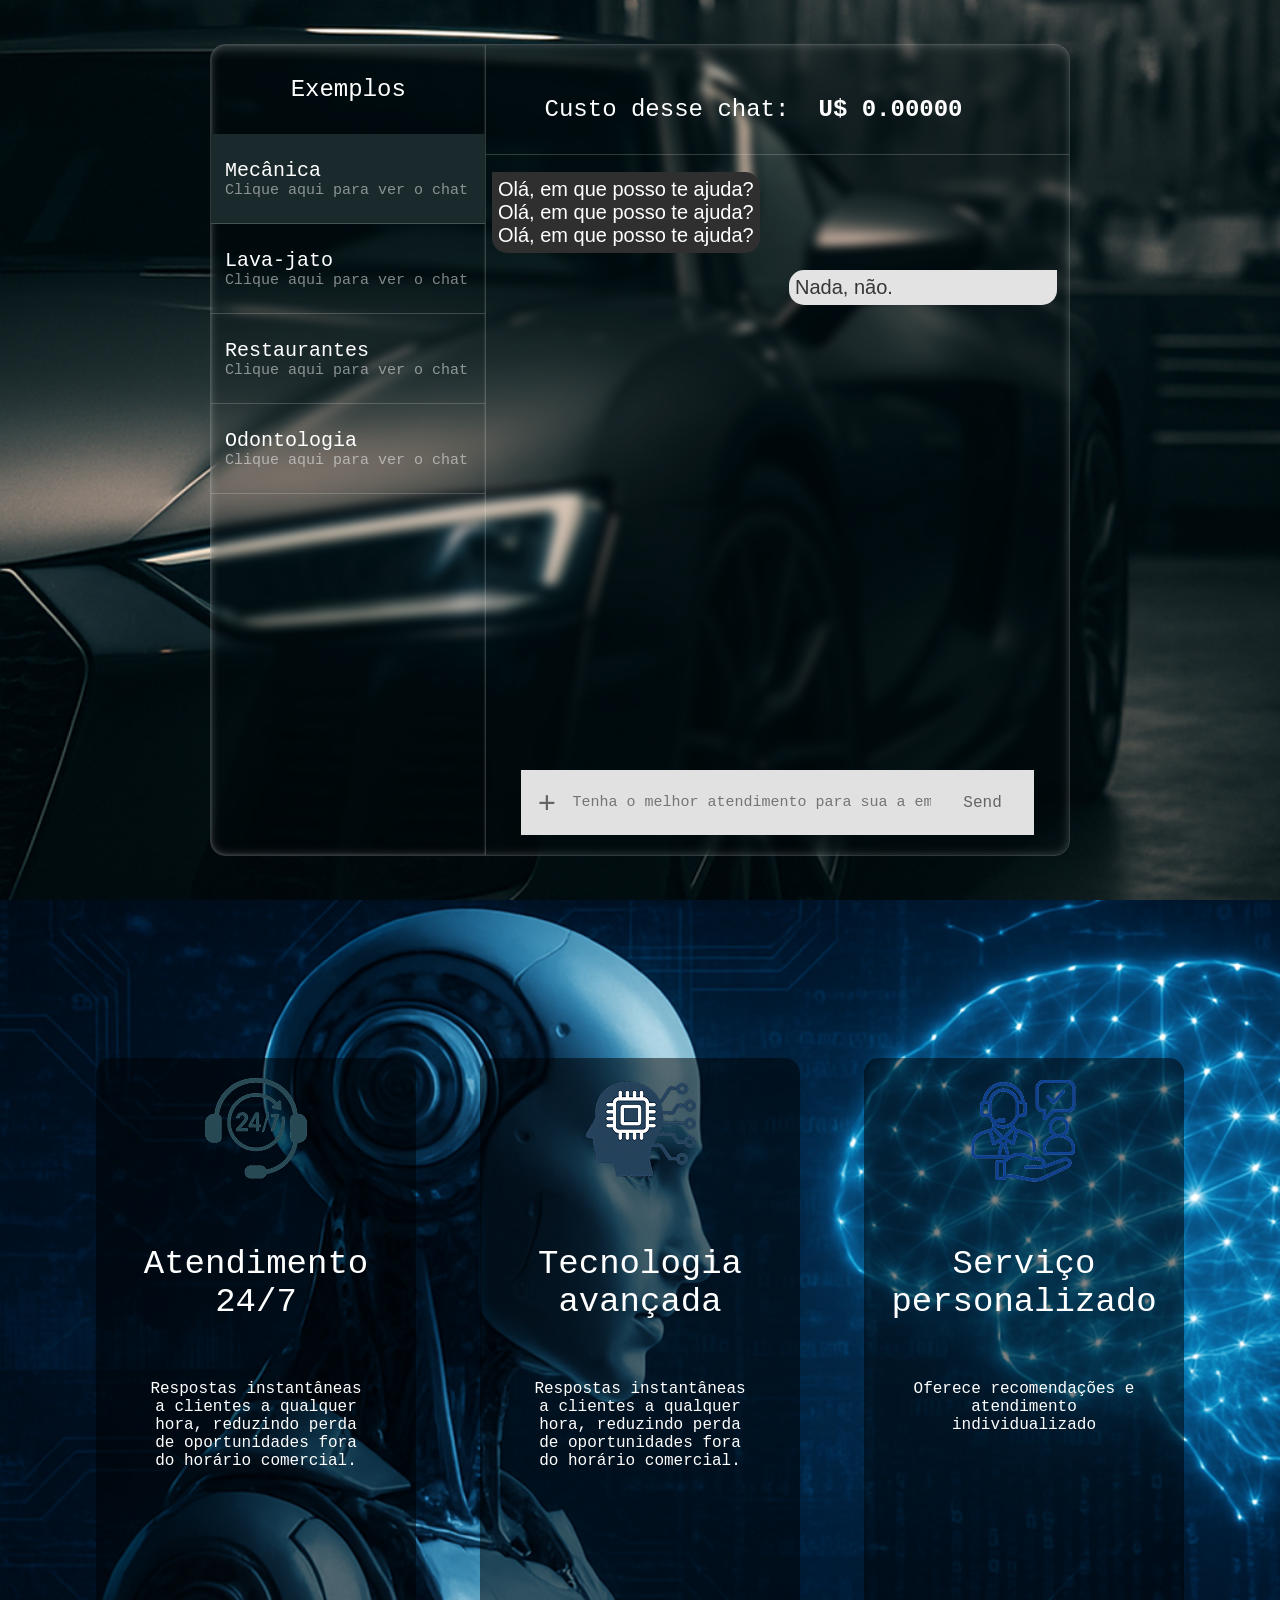
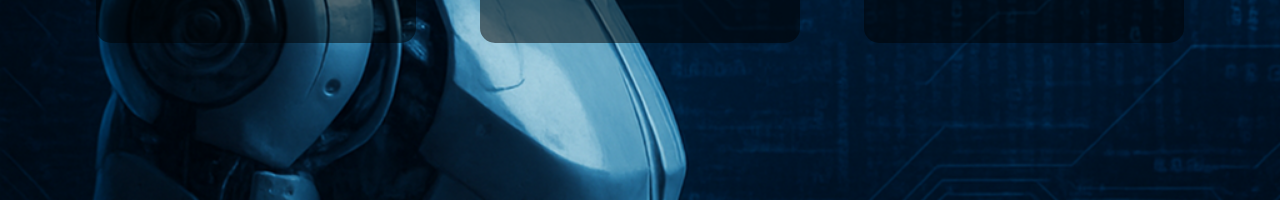
==== atendimento/chatv2.html @ 5430ae59 "1" ====
<!DOCTYPE html>
<html lang="en">
<head>
    <meta charset="UTF-8">
    <meta name="viewport" content="width=device-width, initial-scale=1.0">
    <link rel="stylesheet" href="chatv2.css">
    <title>Document</title>
</head>
<body>
    
    <section id="chat_section">
        <div class="chat">

            <div class="chat__menu">
                <span id="chat__menu_title">Exemplos</span>
                <div id='mecanica' class="chat__menu__exemplos" onclick='Mecanico()'>
                    <span>Mecânica</span>
                    <span id='clique_aqui'>Clique aqui para ver o chat</span>
                </div>
                <div id='lavajato' class="chat__menu__exemplos" onclick='LavaJato()'>
                    <span>Lava-jato</span>
                    <span id='clique_aqui'>Clique aqui para ver o chat</span>
                </div>
                <div id='restaurante' class="chat__menu__exemplos" onclick='Restaurante()'>
                    <span>Restaurantes</span>
                    <span id='clique_aqui'>Clique aqui para ver o chat</span>
                </div>
                <div id='odontologia' class="chat__menu__exemplos" onclick='Odontologia()'>
                    <span>Odontologia</span>
                    <span id='clique_aqui'>Clique aqui para ver o chat</span>
                </div>
            </div>

            <div class="chat__mensages">
                <div class="chat__mensages__cost">
                    <span>Custo desse chat:</span><strong>U$ 0.00000</strong> 
                </div>
                <div class="chat__mensages__mensages">
                    <div class="mensage_bot mensage">
                        <span>Olá, em que posso te ajuda?Olá, em que posso te ajuda?Olá, em que posso te ajuda?</span>
                    </div>
                    <div class="mensage_user mensage">
                        <span>Nada, não.</span>
                    </div>
                </div>
                <div class="chat__mensages__bar">
                    <div class="chat__mensages__bar__plus">
                        +
                    </div>
                    <div class="chat__mensages__bar__input">
                        <input type="" placeholder="Tenha o melhor atendimento para sua a empresa.">
                    </div>
                    <div class="chat__mensages__bar__send">
                        Send
                    </div>
                </div>
            </div>
        </div>
    </section>
    <section id="vantagens_section">
        <div class="segmento_vantagens">
            <img src="atendimento.png" alt="">
            <span class="segmento_vantagens__title">Atendimento 24/7</span>
            <span>Respostas instantâneas a clientes a qualquer hora, reduzindo perda de oportunidades fora do horário comercial.</span>
        </div>
        <div class="segmento_vantagens">
            <img src="rede_neural.png" alt="">
            <span class="segmento_vantagens__title">Tecnologia avançada</span>
            <span>Respostas instantâneas a clientes a qualquer hora, reduzindo perda de oportunidades fora do horário comercial.</span>
        </div>
        <div class="segmento_vantagens">
            <img src="atendimento_personalizado.png" alt="">
            <span class="segmento_vantagens__title">Serviço personalizado</span>
            <span>Oferece recomendações e atendimento individualizado</span>
        </div>
    </section>
    <script src="chat.js"></script>
</body>
</html>
---- atendimento/chatv2.css ----
*{
    padding: 0;
    margin: 0;
}
body{
    width: 100vw;
    height: 100vh;
}
#chat_section{
    width: 100%;
    height: 100%;
    display: flex;
    justify-content: center;
    align-items: center;
    background-image: url(mecanica.png);
    background-repeat: no-repeat;
    background-size: cover;
    transition: background-image 0.5s ease-in-out;
}
.chat{
    display: flex;
    justify-content: center;
    align-items: center;
    height: 90%;
    width: 67%;
    backdrop-filter: blur(5px);
    border-radius: 15px;
    border: 1px solid rgba(255, 255, 255, 0.19);
    box-shadow: inset 0 0 10px rgba(255, 255, 255, 0.25);
}
.chat__menu{
    height: 100%;
    width: 32%;
    background-color: rgba(0, 0, 0, 0.09);
    border-right: 1px solid rgba(255, 255, 255, 0.19);
    box-shadow: inset 0 0 2px rgba(255, 255, 255, 0.25);
    border-top-left-radius: 15px;
    border-bottom-left-radius: 15px;

}

#chat__menu_title{
    width: 100%;
    height: 11%;
    display: flex;
    justify-content: center;
    align-items: center;
    font-family: "Roboto Mono", monospace;
    color: white;
    font-size: 24px;
}
.chat__menu__exemplos{
    width: 100%;
    height: 11%;
    display: flex;
    flex-direction: column;
    justify-content: center;
    align-items: start;
    font-family: "Roboto Mono", monospace;
    color: white;
    font-size: 20px;
    border-bottom: 1px solid rgba(255, 255, 255, 0.19);
}
.chat__menu__exemplos span{
    margin-left: 5%;
}
#mecanica{
    background-color: #1A292B;
    transition: background-color 0.5s ease-in-out;
}
#mecanica:hover{
    background-color: #1A292B;
    transition: background-color 0.5s ease-in-out;
}
#lavajato:hover{
    background-color: #53696D;
    transition: background-color 0.5s ease-in-out;
}
#restaurante:hover{
    background-color: #C22C27;
    transition: background-color 0.5s ease-in-out;
}
#odontologia:hover{
    background-color: #47616B;
    transition: background-color 0.5s ease-in-out;
}
#clique_aqui{
    font-size: 15px;
    color: rgba(255, 255, 255, 0.494);
}
.chat__mensages{
    height: 100%;
    width: 68%;
    background-color: rgba(0, 0, 0, 0.09);
    display: flex;
    flex-direction: column;
    justify-content: center;
    align-items: center;

}
.chat__mensages__cost{
    display: flex;
    justify-content: start;
    align-items: center;
    height: 11%;
    width: 100%;
    gap: 5%;
    color: white;
    font-family: "Anonymous Pro", monospace;
    font-size: 24px;
    border-bottom: 1px solid rgba(255, 255, 255, 0.19);
}
.chat__mensages__cost span{
    margin-left: 10%;
}
.chat__mensages__mensages{
    height: 76%;
    width: 100%;
}
.mensage{
    margin-top: 3%;
    max-width: 44%;
    width:auto;
    height: auto;
    padding: 1%;
    background-color: rgb(47,47,47);
    font-size: 20px;
    color: white;
    font-family: "Inter", sans-serif;
}
.mensage_bot{
    border-radius: 15px;
    border-top-left-radius: 0px;
    margin-left: 1%;
}
.mensage_user{
    border-radius: 15px;
    border-top-right-radius: 0px;
    margin-left: 52%;
    background-color: #E3E3E3;
    color: #363636;
}
.elemento {
  box-shadow: inset 0 0 10px rgba(0, 0, 0, 0.5);
}
.chat__mensages__bar{
    width: 88%;
    height: 8%;
    background-color: #E1E1E1;
    display: flex;
    align-items: center;
    justify-content: space-around;

}
.chat__mensages__bar__plus{
    display: flex;
    justify-content: center;
    align-items: center;
    height: 100%;
    width: 10%;
    font-size: 32px;
    color: #646464;
    font-weight: bold;
}
.chat__mensages__bar__input{
    display: flex;
    justify-content: center;
    align-items: center;
    width: 70%;
    height: 100%;
    font-size: 15px;
    font-family: "Roboto Mono", monospace;
}
.chat__mensages__bar__input input{
    font-family: "Roboto Mono", monospace;
    all: unset;
    width: 100%;
    height: 100%;
}
.chat__mensages__bar__send{
    font-family: "Roboto Mono", monospace;
    display: flex;
    justify-content: center;
    align-items: center;
    height: 100%;
    width: 20%;
    font-size: 16px;
    color: #646464;
}
#vantagens_section{
    width: 100%;
    height: 100%;
    display: flex;
    justify-content: center;
    align-items: center;
    background-image: url(robo.png);
    background-repeat: no-repeat;
    background-size: cover;
    gap: 5%;
}
.segmento_vantagens{
    display: flex;
    flex-direction: column;
    justify-content: start;
    gap: 10%;
    align-items: center;
    height: 65%;
    width: 25%;
    background-color: rgba(0, 0, 0, 0.5);
    border-radius: 15px;
}
.segmento_vantagens img{
    margin-top: 5%;
}
.segmento_vantagens span{
    display: flex;
    gap:5%;
    align-items: center;
    text-align: center;
    justify-content: center;
    color: white;
    width: 72%;
    font-family: "Roboto Slab", monospace;
}
.segmento_vantagens__title{
    font-size: 34px;
}
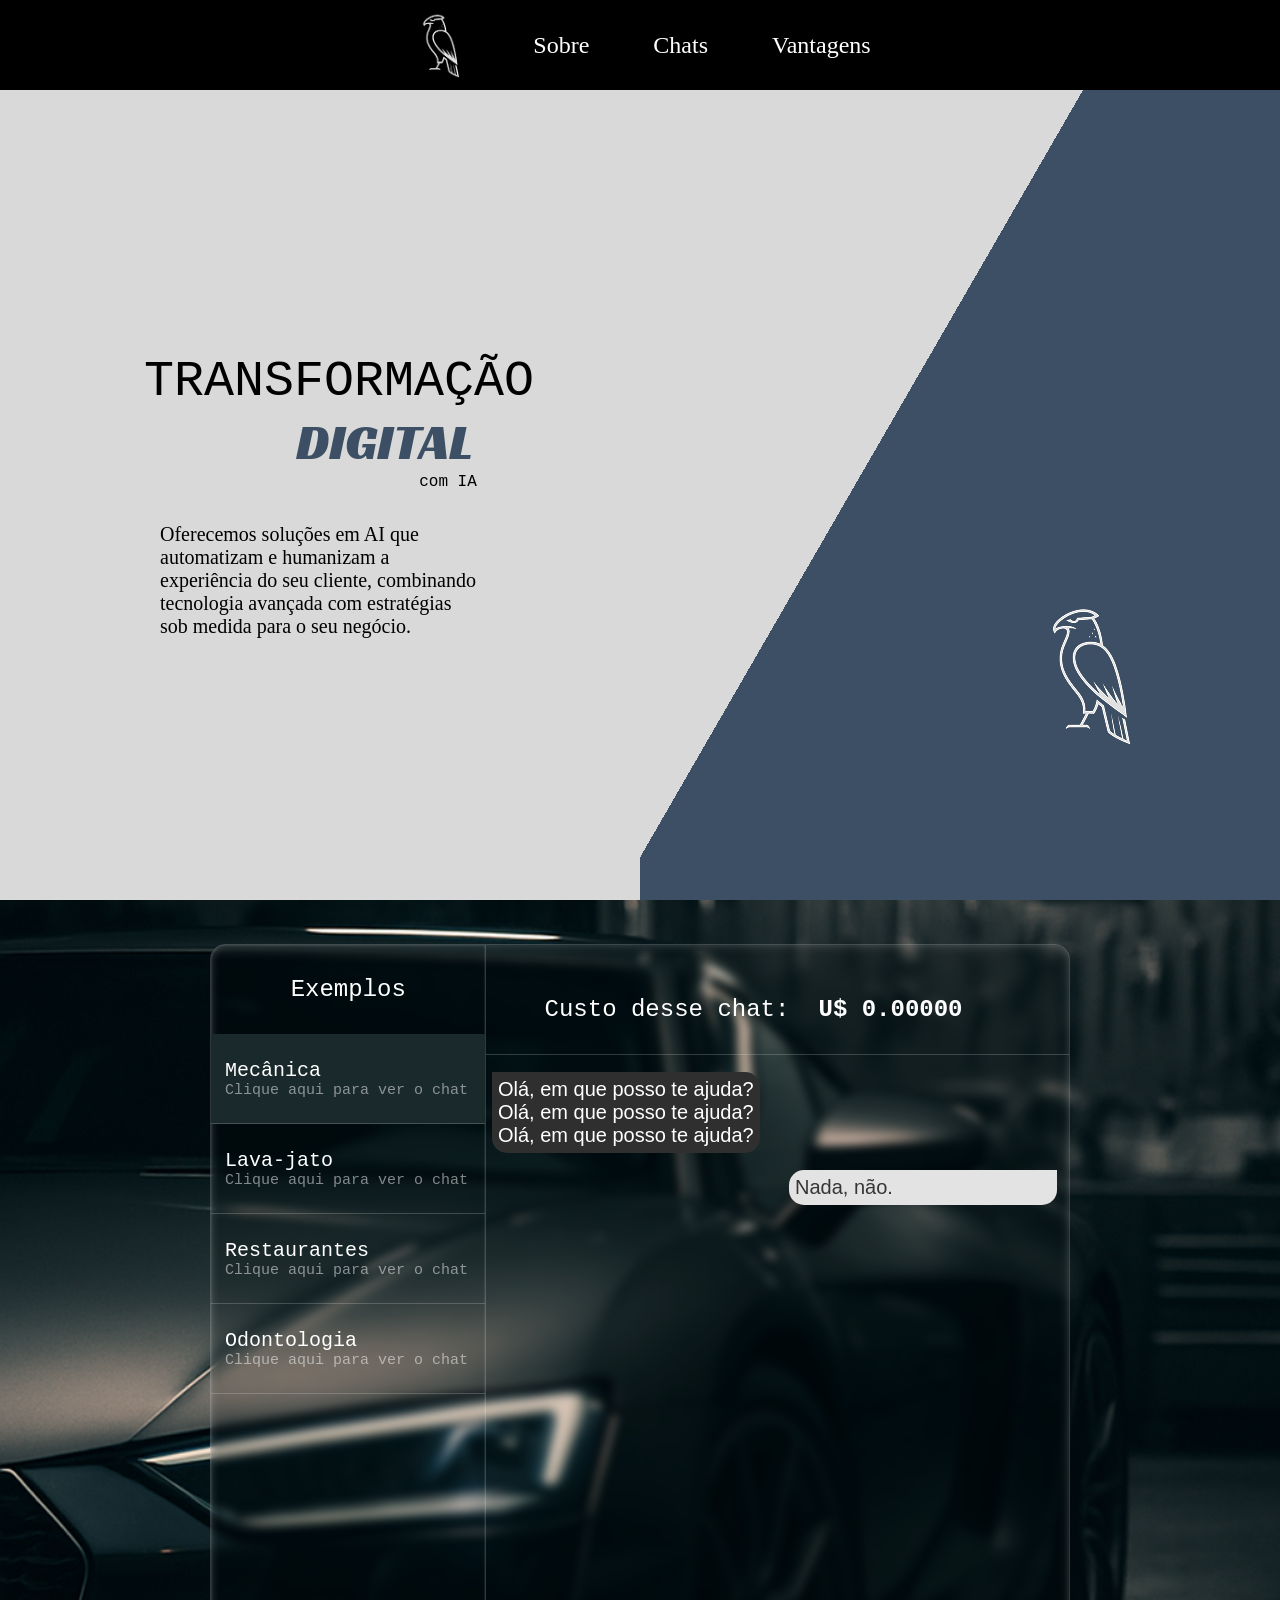
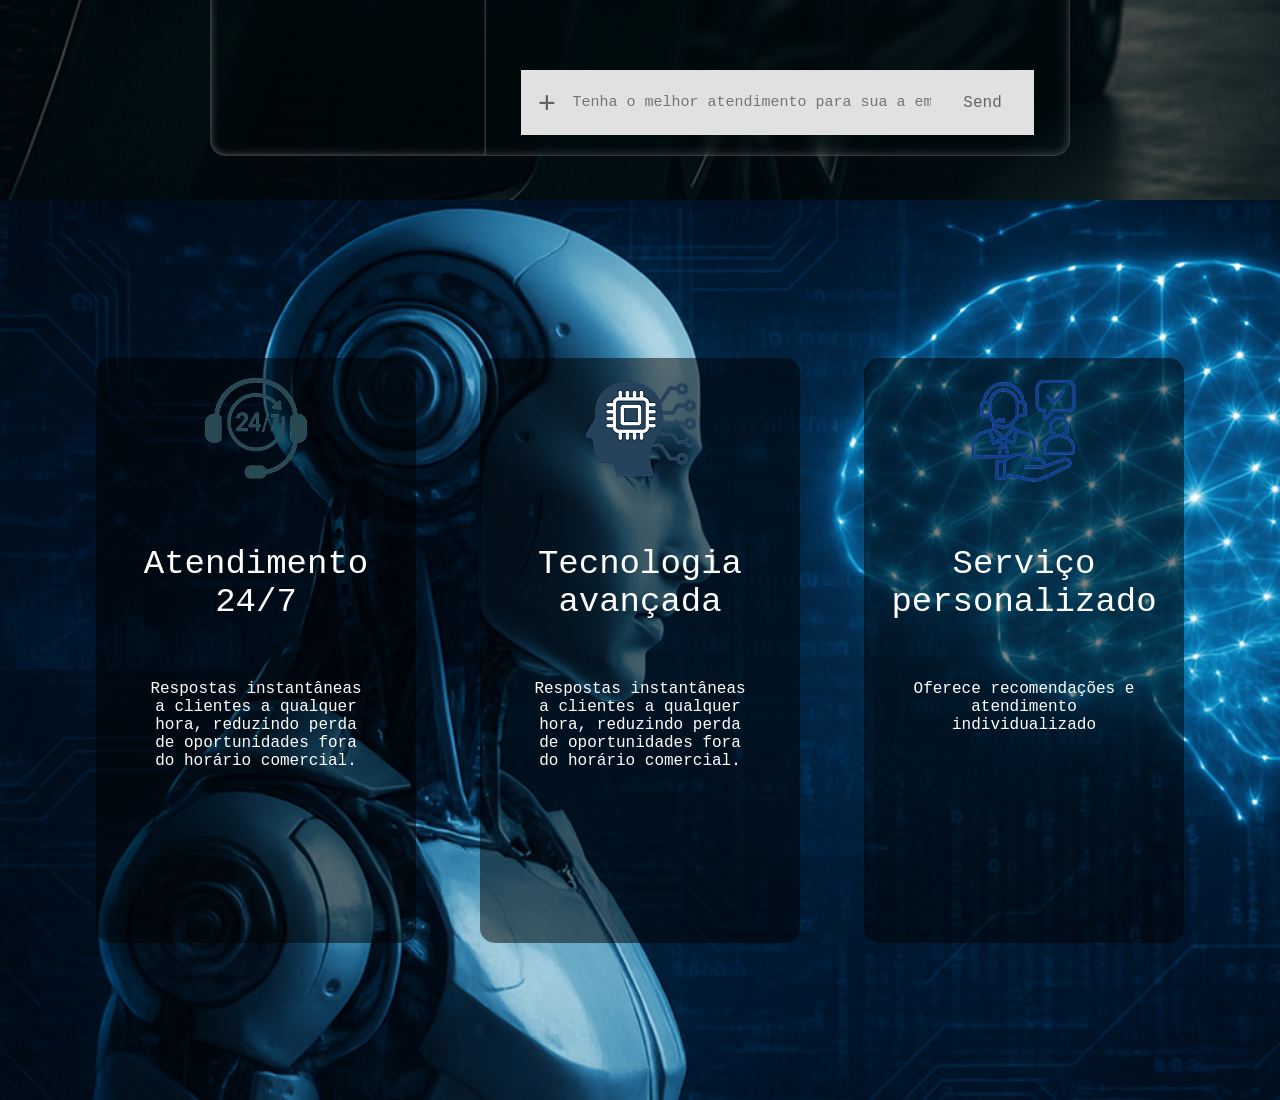
==== commit bb74e42e: "1" ====
--- a/atendimento/chatv2.html
+++ b/atendimento/chatv2.html
@@ -7,7 +7,29 @@
     <title>Document</title>
 </head>
 <body>
-    
+    <section id='sobre'>
+        <header>
+            <img src="carcara_back.png" alt="">
+            <div><span>Sobre</span></div>
+            <div><span>Chats</span></div>
+            <div><span>Vantagens</span></div>
+        </header>
+        <div id="sobre_textos">
+            <div class='sobre_textos_sides' id="left">
+                <span id="texto_transformacao">TRANSFORMAÇÃO</span>
+                <span id="texto_digital">DIGITAL</span>
+                <span id="texto_com_ia">com IA</span>
+
+                <span id="texto_sobre">Oferecemos soluções em AI que automatizam e 
+                    humanizam a experiência do seu cliente,
+                    combinando tecnologia avançada com estratégias sob medida para o seu negócio.
+                </span>
+            </div>
+            <div class='sobre_textos_sides' id="right">
+                <img src="carcara_back.png" alt="">
+            </div>
+        </div>
+    </section>
     <section id="chat_section">
         <div class="chat">
 
--- a/atendimento/chatv2.css
+++ b/atendimento/chatv2.css
@@ -1,3 +1,5 @@
+@import url('https://fonts.googleapis.com/css2?family=Racing+Sans+One&display=swap');
+
 *{
     padding: 0;
     margin: 0;
@@ -5,6 +7,80 @@
 body{
     width: 100vw;
     height: 100vh;
+}
+#sobre{
+    width: 100%;
+    height: 100%;
+    display: flex;
+    flex-direction: column;
+    justify-content: space-between;
+    align-items: center;
+    background-color: #D9D9D9;
+}
+#sobre_textos{
+    width: 100%;
+    height: 90%;
+    display: flex;
+    justify-content: center;
+    align-items: center;
+}
+.sobre_textos_sides{
+    width: 50%;
+    height: 100%;
+    display: flex;
+    justify-content: start;
+    align-items: start;
+}
+#left{
+    display: flex;
+    flex-direction: column;
+    justify-content: center;
+    align-items: center;
+}
+#texto_transformacao{
+    width: 100%;
+    font-size: 50px;
+    font-family: "Roboto Mono", monospace;
+    margin-left: 45%;
+}
+#texto_digital{
+    font-size: 50px;
+    color: #3C4F65;
+    font-family: "Racing Sans One", sans-serif;
+    margin-left: 20%;
+}
+#texto_com_ia{
+    margin-left: 40%;
+    font-family: "Roboto Mono", monospace;
+}
+#texto_sobre{
+    width: 50%;
+    font-size: 20px;
+    margin-top: 5%;
+}
+
+#right{
+    background:linear-gradient(120deg, #D9D9D9 40%, #3C4F65 40%);
+    display: flex;
+    justify-content: end;
+    align-items: end;
+}
+#right img{
+    margin: 20%;
+}
+header{
+    background-color: black;
+    display: flex;
+    justify-content: center;
+    align-items: center;
+    width: 100%;
+    height: 10%;
+    color: white;
+    gap: 5%;
+    font-size: 24px;
+}
+header img{
+    height: 100%;
 }
 #chat_section{
     width: 100%;
